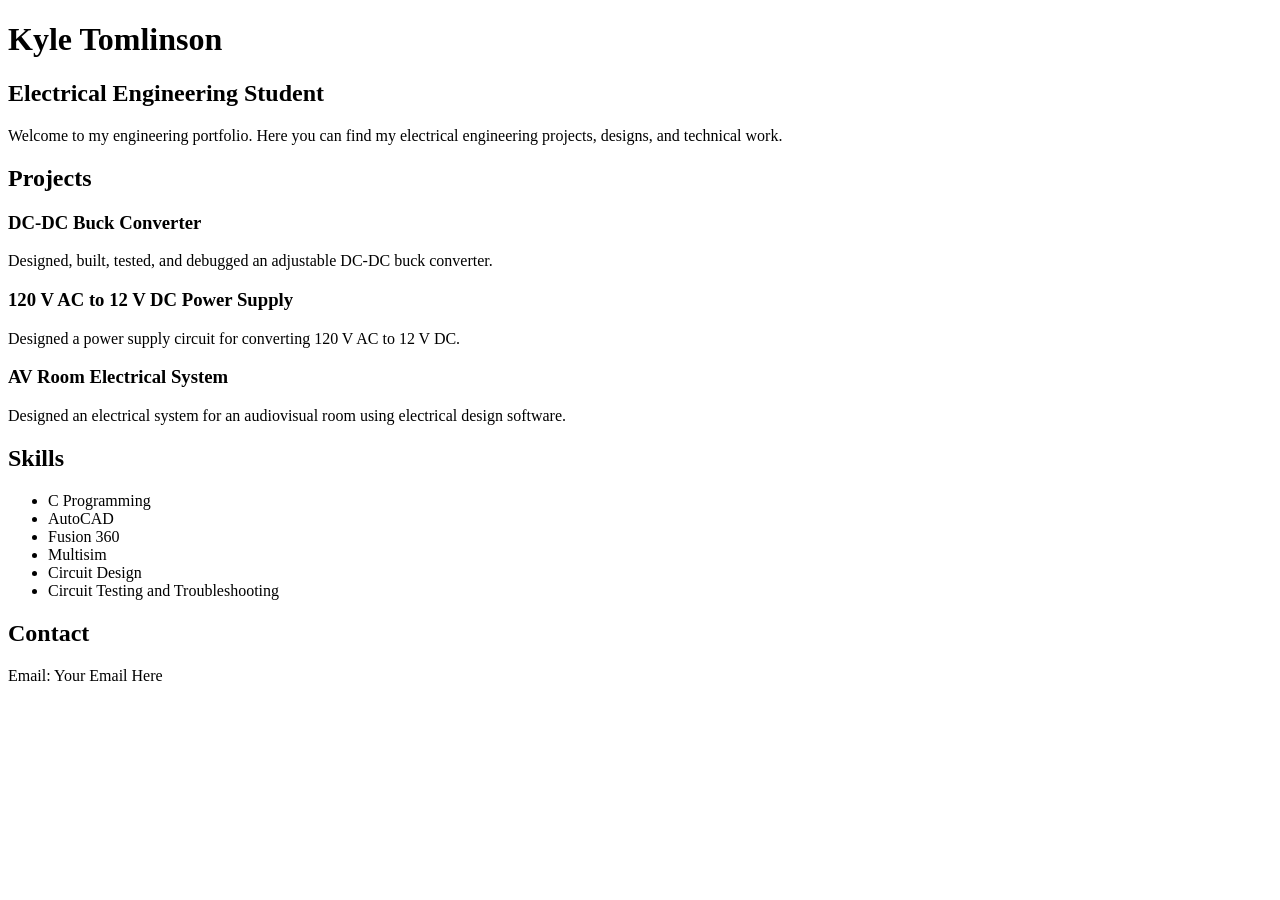
==== index.html @ 90038603 "Create portfolio website" ====
<!DOCTYPE html>
<html>
<head>
    <title>Kyle Tomlinson | Electrical Engineering Portfolio</title>
</head>

<body>

    <h1>Kyle Tomlinson</h1>
    <h2>Electrical Engineering Student</h2>

    <p>
        Welcome to my engineering portfolio. 
        Here you can find my electrical engineering projects,
        designs, and technical work.
    </p>

    <h2>Projects</h2>

    <h3>DC-DC Buck Converter</h3>
    <p>
        Designed, built, tested, and debugged an adjustable
        DC-DC buck converter.
    </p>

    <h3>120 V AC to 12 V DC Power Supply</h3>
    <p>
        Designed a power supply circuit for converting
        120 V AC to 12 V DC.
    </p>

    <h3>AV Room Electrical System</h3>
    <p>
        Designed an electrical system for an audiovisual room
        using electrical design software.
    </p>

    <h2>Skills</h2>

    <ul>
        <li>C Programming</li>
        <li>AutoCAD</li>
        <li>Fusion 360</li>
        <li>Multisim</li>
        <li>Circuit Design</li>
        <li>Circuit Testing and Troubleshooting</li>
    </ul>

    <h2>Contact</h2>

    <p>
        Email: Your Email Here
    </p>

</body>
</html>
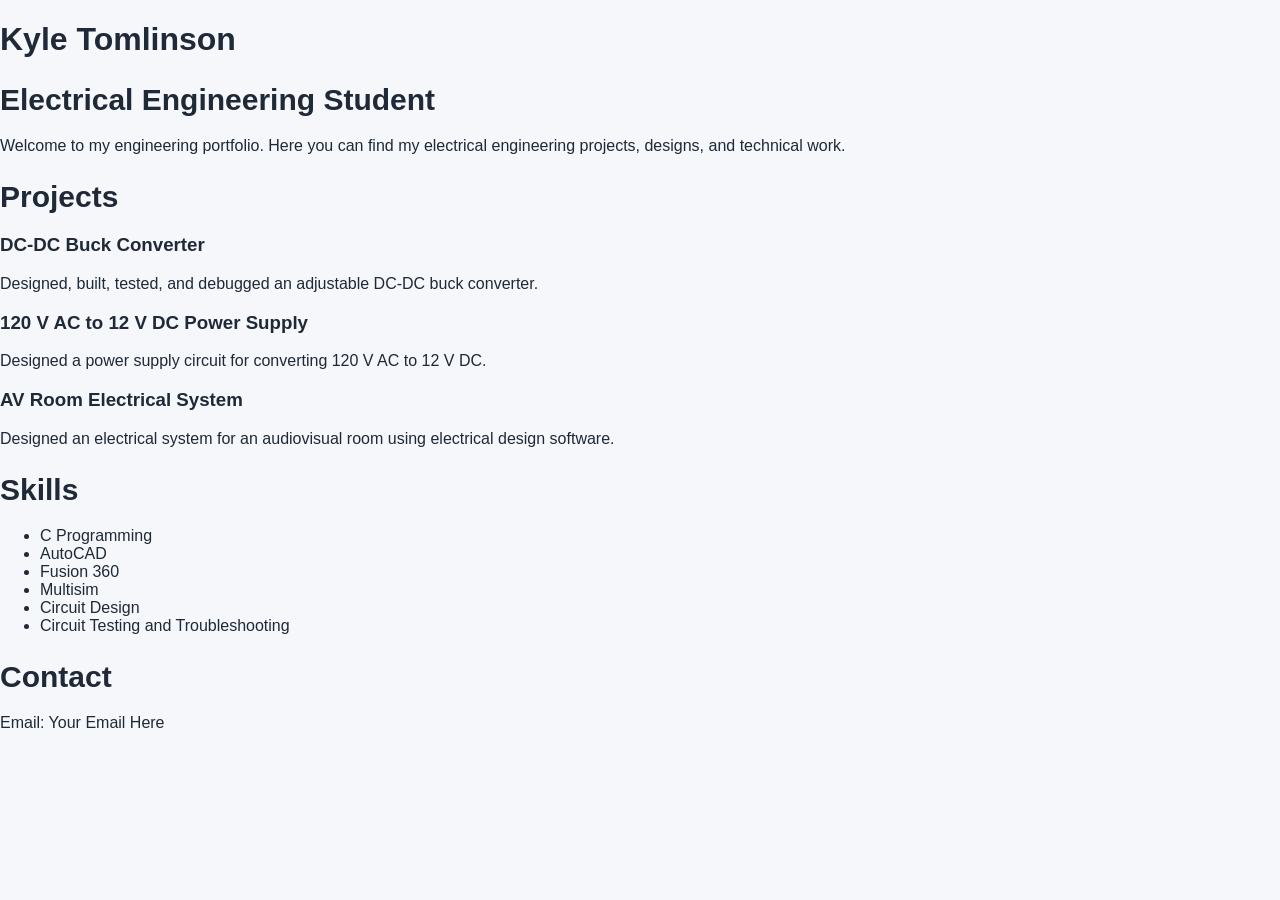
==== commit 5d9a114e: "Update index.html" ====
--- a/index.html
+++ b/index.html
@@ -2,6 +2,7 @@
 <html>
 <head>
     <title>Kyle Tomlinson | Electrical Engineering Portfolio</title>
+    <link rel="stylesheet" href="style.css">
 </head>
 
 <body>
--- a/style.css
+++ b/style.css
@@ -0,0 +1,53 @@
+body {
+    font-family: Arial, sans-serif;
+    margin: 0;
+    background-color: #f5f7fa;
+    color: #1f2937;
+}
+
+header {
+    background-color: #111827;
+    color: white;
+    text-align: center;
+    padding: 60px 20px;
+}
+
+header h1 {
+    font-size: 42px;
+    margin-bottom: 10px;
+}
+
+header p {
+    font-size: 20px;
+    margin-top: 0;
+}
+
+section {
+    max-width: 900px;
+    margin: 50px auto;
+    padding: 0 20px;
+}
+
+h2 {
+    font-size: 30px;
+    margin-bottom: 20px;
+}
+
+.project {
+    background-color: white;
+    padding: 25px;
+    border-radius: 10px;
+    box-shadow: 0 3px 10px rgba(0, 0, 0, 0.08);
+}
+
+.project h3 {
+    font-size: 24px;
+    margin-top: 0;
+}
+
+footer {
+    text-align: center;
+    padding: 30px;
+    background-color: #111827;
+    color: white;
+}
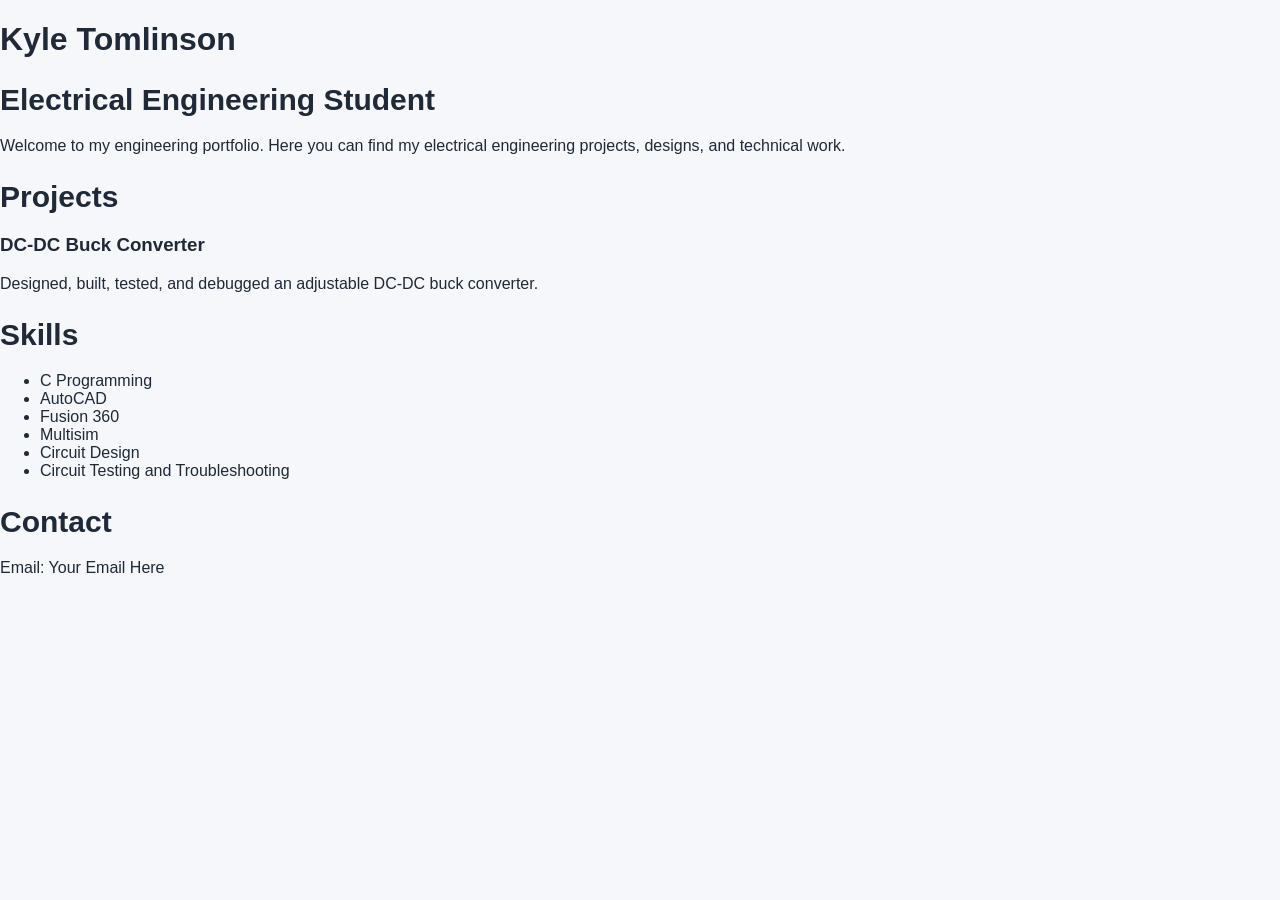
==== commit a077987b: "Update index.html" ====
--- a/index.html
+++ b/index.html
@@ -24,18 +24,6 @@
         DC-DC buck converter.
     </p>
 
-    <h3>120 V AC to 12 V DC Power Supply</h3>
-    <p>
-        Designed a power supply circuit for converting
-        120 V AC to 12 V DC.
-    </p>
-
-    <h3>AV Room Electrical System</h3>
-    <p>
-        Designed an electrical system for an audiovisual room
-        using electrical design software.
-    </p>
-
     <h2>Skills</h2>
 
     <ul>
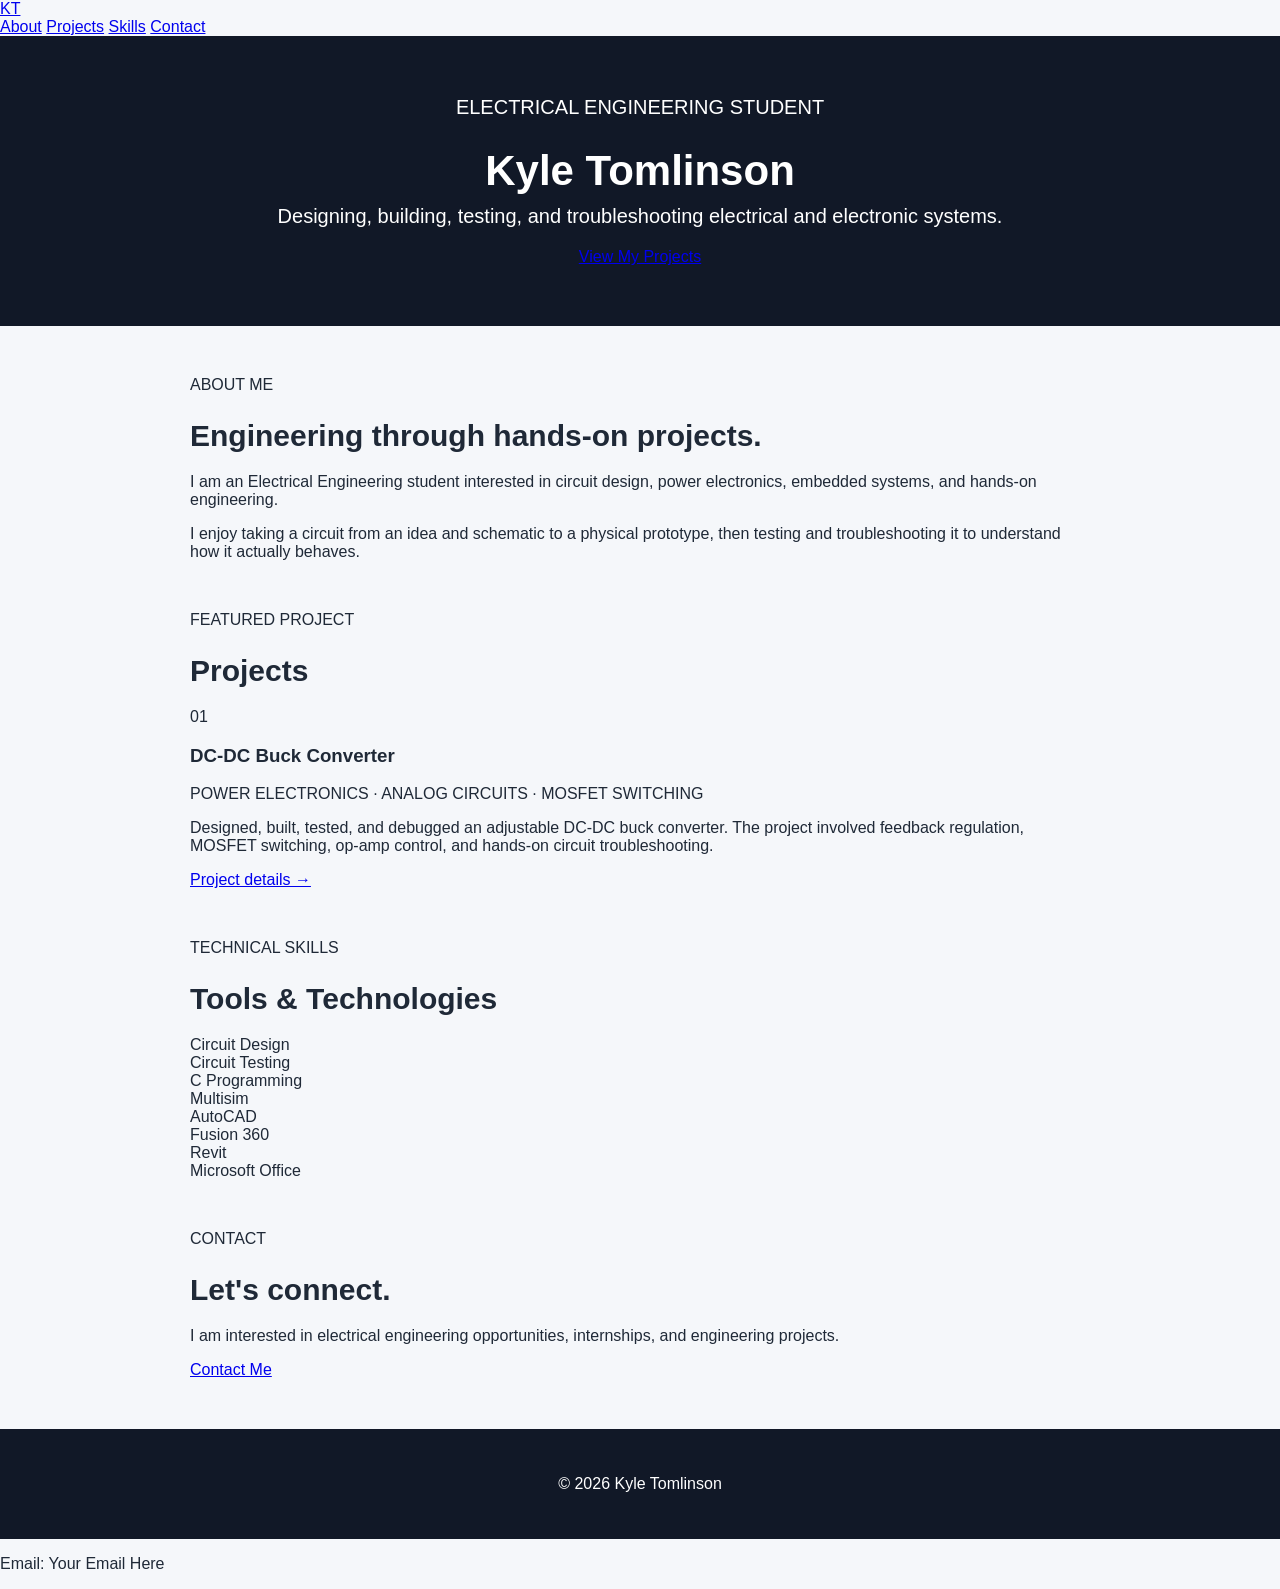
==== commit 55e14412: "Redesign portfolio homepage" ====
--- a/index.html
+++ b/index.html
@@ -1,41 +1,148 @@
 <!DOCTYPE html>
-<html>
+<html lang="en">
+
 <head>
+    <meta charset="UTF-8">
+    <meta name="viewport" content="width=device-width, initial-scale=1.0">
+
     <title>Kyle Tomlinson | Electrical Engineering Portfolio</title>
+
     <link rel="stylesheet" href="style.css">
 </head>
 
 <body>
 
-    <h1>Kyle Tomlinson</h1>
-    <h2>Electrical Engineering Student</h2>
+    <nav>
+        <div class="nav-container">
+            <a href="#" class="logo">KT</a>
 
-    <p>
-        Welcome to my engineering portfolio. 
-        Here you can find my electrical engineering projects,
-        designs, and technical work.
-    </p>
+            <div class="nav-links">
+                <a href="#about">About</a>
+                <a href="#projects">Projects</a>
+                <a href="#skills">Skills</a>
+                <a href="#contact">Contact</a>
+            </div>
+        </div>
+    </nav>
 
-    <h2>Projects</h2>
 
-    <h3>DC-DC Buck Converter</h3>
-    <p>
-        Designed, built, tested, and debugged an adjustable
-        DC-DC buck converter.
-    </p>
+    <header>
+        <div class="hero">
+            <p class="eyebrow">ELECTRICAL ENGINEERING STUDENT</p>
 
-    <h2>Skills</h2>
+            <h1>Kyle Tomlinson</h1>
 
-    <ul>
-        <li>C Programming</li>
-        <li>AutoCAD</li>
-        <li>Fusion 360</li>
-        <li>Multisim</li>
-        <li>Circuit Design</li>
-        <li>Circuit Testing and Troubleshooting</li>
-    </ul>
+            <p class="hero-description">
+                Designing, building, testing, and troubleshooting
+                electrical and electronic systems.
+            </p>
 
-    <h2>Contact</h2>
+            <a href="#projects" class="button">View My Projects</a>
+        </div>
+    </header>
+
+
+    <main>
+
+        <section id="about">
+            <p class="section-label">ABOUT ME</p>
+
+            <h2>Engineering through hands-on projects.</h2>
+
+            <p>
+                I am an Electrical Engineering student interested in
+                circuit design, power electronics, embedded systems,
+                and hands-on engineering.
+            </p>
+
+            <p>
+                I enjoy taking a circuit from an idea and schematic
+                to a physical prototype, then testing and troubleshooting
+                it to understand how it actually behaves.
+            </p>
+        </section>
+
+
+        <section id="projects">
+
+            <p class="section-label">FEATURED PROJECT</p>
+
+            <h2>Projects</h2>
+
+            <div class="project-card">
+
+                <div class="project-number">01</div>
+
+                <h3>DC-DC Buck Converter</h3>
+
+                <p class="project-type">
+                    POWER ELECTRONICS · ANALOG CIRCUITS · MOSFET SWITCHING
+                </p>
+
+                <p>
+                    Designed, built, tested, and debugged an adjustable
+                    DC-DC buck converter. The project involved feedback
+                    regulation, MOSFET switching, op-amp control, and
+                    hands-on circuit troubleshooting.
+                </p>
+
+                <a href="#" class="project-link">
+                    Project details →
+                </a>
+
+            </div>
+
+        </section>
+
+
+        <section id="skills">
+
+            <p class="section-label">TECHNICAL SKILLS</p>
+
+            <h2>Tools & Technologies</h2>
+
+            <div class="skills-grid">
+
+                <div class="skill">Circuit Design</div>
+                <div class="skill">Circuit Testing</div>
+                <div class="skill">C Programming</div>
+                <div class="skill">Multisim</div>
+                <div class="skill">AutoCAD</div>
+                <div class="skill">Fusion 360</div>
+                <div class="skill">Revit</div>
+                <div class="skill">Microsoft Office</div>
+
+            </div>
+
+        </section>
+
+
+        <section id="contact">
+
+            <p class="section-label">CONTACT</p>
+
+            <h2>Let's connect.</h2>
+
+            <p>
+                I am interested in electrical engineering opportunities,
+                internships, and engineering projects.
+            </p>
+
+            <a href="mailto:YOUR_EMAIL_HERE" class="button">
+                Contact Me
+            </a>
+
+        </section>
+
+    </main>
+
+
+    <footer>
+        <p>© 2026 Kyle Tomlinson</p>
+    </footer>
+
+</body>
+</html>
 
     <p>
         Email: Your Email Here
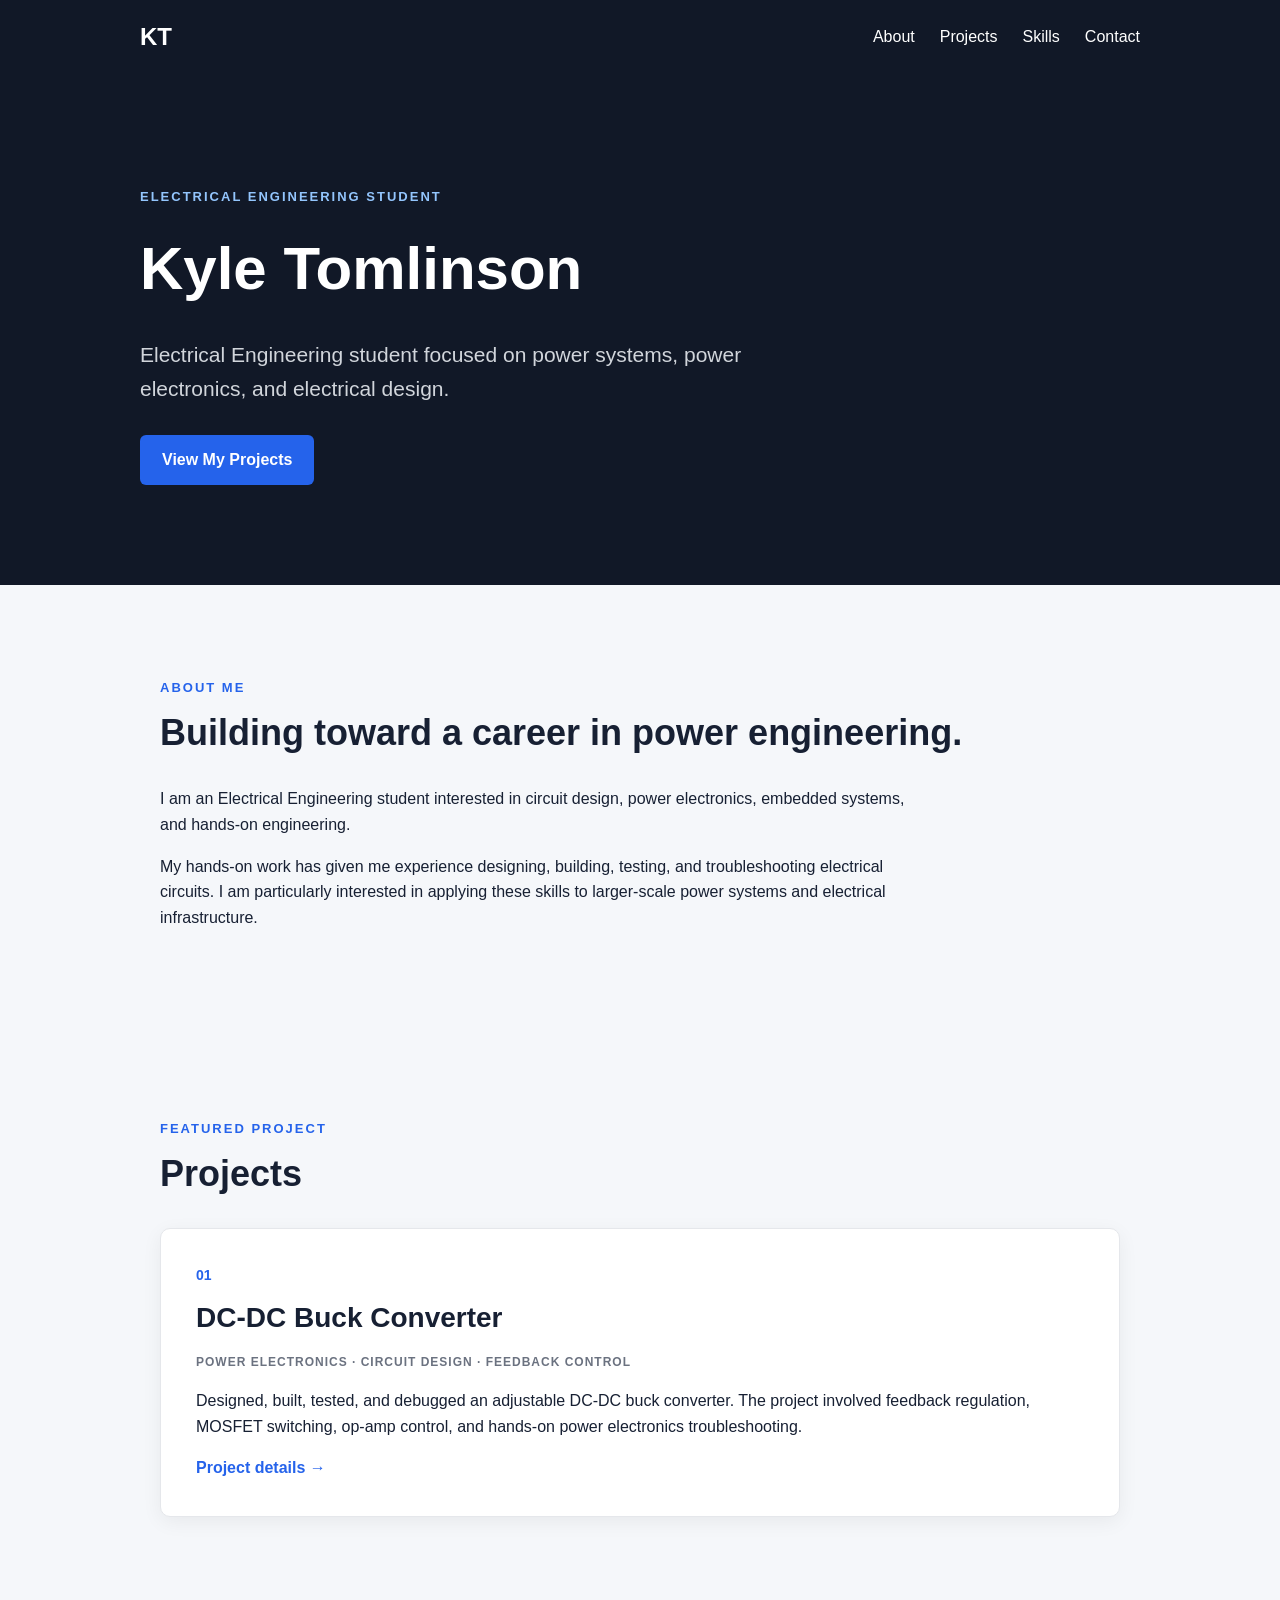
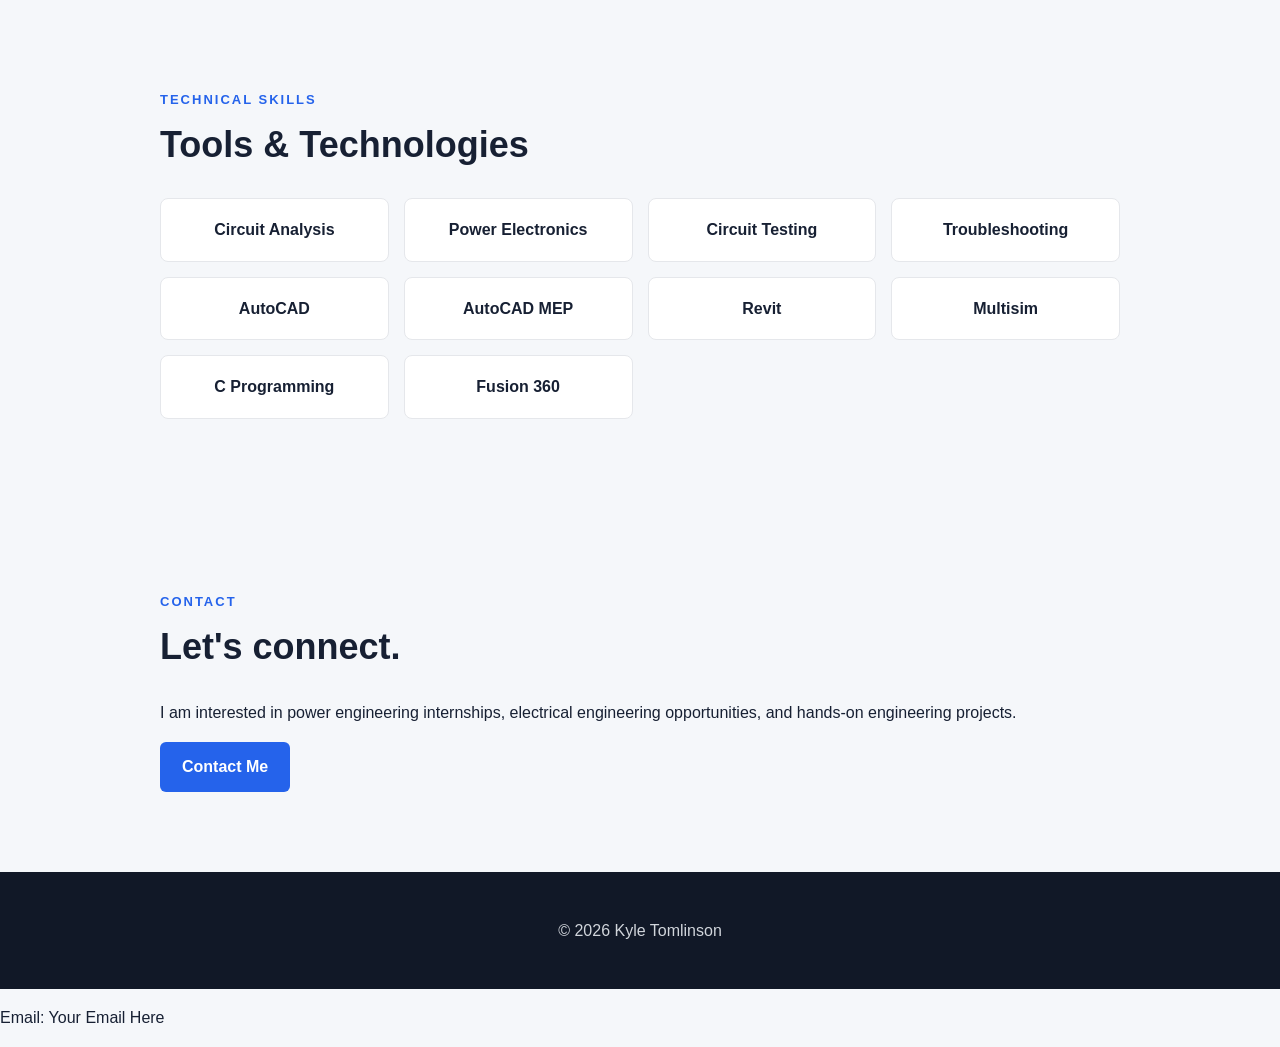
==== commit daad3524: "Focus portfolio on power engineering" ====
--- a/index.html
+++ b/index.html
@@ -33,8 +33,8 @@
             <h1>Kyle Tomlinson</h1>
 
             <p class="hero-description">
-                Designing, building, testing, and troubleshooting
-                electrical and electronic systems.
+                Electrical Engineering student focused on power systems,
+                power electronics, and electrical design.
             </p>
 
             <a href="#projects" class="button">View My Projects</a>
@@ -47,7 +47,7 @@
         <section id="about">
             <p class="section-label">ABOUT ME</p>
 
-            <h2>Engineering through hands-on projects.</h2>
+            <h2>Building toward a career in power engineering.</h2>
 
             <p>
                 I am an Electrical Engineering student interested in
@@ -56,9 +56,10 @@
             </p>
 
             <p>
-                I enjoy taking a circuit from an idea and schematic
-                to a physical prototype, then testing and troubleshooting
-                it to understand how it actually behaves.
+                My hands-on work has given me experience designing,
+                building, testing, and troubleshooting electrical circuits.
+                I am particularly interested in applying these skills to
+                larger-scale power systems and electrical infrastructure.
             </p>
         </section>
 
@@ -76,14 +77,14 @@
                 <h3>DC-DC Buck Converter</h3>
 
                 <p class="project-type">
-                    POWER ELECTRONICS · ANALOG CIRCUITS · MOSFET SWITCHING
+                    POWER ELECTRONICS · CIRCUIT DESIGN · FEEDBACK CONTROL
                 </p>
 
                 <p>
                     Designed, built, tested, and debugged an adjustable
                     DC-DC buck converter. The project involved feedback
                     regulation, MOSFET switching, op-amp control, and
-                    hands-on circuit troubleshooting.
+                    hands-on power electronics troubleshooting.
                 </p>
 
                 <a href="#" class="project-link">
@@ -103,14 +104,16 @@
 
             <div class="skills-grid">
 
-                <div class="skill">Circuit Design</div>
+                <div class="skill">Circuit Analysis</div>
+                <div class="skill">Power Electronics</div>
                 <div class="skill">Circuit Testing</div>
+                <div class="skill">Troubleshooting</div>
+                <div class="skill">AutoCAD</div>
+                <div class="skill">AutoCAD MEP</div>
+                <div class="skill">Revit</div>
+                <div class="skill">Multisim</div>
                 <div class="skill">C Programming</div>
-                <div class="skill">Multisim</div>
-                <div class="skill">AutoCAD</div>
                 <div class="skill">Fusion 360</div>
-                <div class="skill">Revit</div>
-                <div class="skill">Microsoft Office</div>
 
             </div>
 
@@ -124,8 +127,9 @@
             <h2>Let's connect.</h2>
 
             <p>
-                I am interested in electrical engineering opportunities,
-                internships, and engineering projects.
+                 I am interested in power engineering internships,
+                 electrical engineering opportunities, and hands-on
+                 engineering projects.
             </p>
 
             <a href="mailto:YOUR_EMAIL_HERE" class="button">
--- a/style.css
+++ b/style.css
@@ -1,53 +1,217 @@
+* {
+    box-sizing: border-box;
+}
+
+html {
+    scroll-behavior: smooth;
+}
+
 body {
+    margin: 0;
     font-family: Arial, sans-serif;
-    margin: 0;
     background-color: #f5f7fa;
-    color: #1f2937;
-}
+    color: #172033;
+    line-height: 1.6;
+}
+
+/* Navigation */
+
+nav {
+    background-color: #111827;
+    padding: 18px 20px;
+}
+
+.nav-container {
+    max-width: 1000px;
+    margin: auto;
+    display: flex;
+    justify-content: space-between;
+    align-items: center;
+}
+
+.logo {
+    color: white;
+    text-decoration: none;
+    font-size: 24px;
+    font-weight: bold;
+}
+
+.nav-links {
+    display: flex;
+    gap: 25px;
+}
+
+.nav-links a {
+    color: white;
+    text-decoration: none;
+}
+
+.nav-links a:hover {
+    text-decoration: underline;
+}
+
+/* Hero section */
 
 header {
     background-color: #111827;
     color: white;
+    padding: 100px 20px;
+}
+
+.hero {
+    max-width: 1000px;
+    margin: auto;
+}
+
+.eyebrow,
+.section-label {
+    font-size: 13px;
+    font-weight: bold;
+    letter-spacing: 2px;
+}
+
+.eyebrow {
+    color: #93c5fd;
+}
+
+.hero h1 {
+    font-size: 60px;
+    margin: 10px 0;
+}
+
+.hero-description {
+    max-width: 650px;
+    font-size: 21px;
+    color: #d1d5db;
+    margin-bottom: 30px;
+}
+
+/* Buttons */
+
+.button {
+    display: inline-block;
+    background-color: #2563eb;
+    color: white;
+    padding: 12px 22px;
+    border-radius: 6px;
+    text-decoration: none;
+    font-weight: bold;
+}
+
+.button:hover {
+    background-color: #1d4ed8;
+}
+
+/* Main sections */
+
+main {
+    max-width: 1000px;
+    margin: auto;
+}
+
+section {
+    padding: 80px 20px;
+}
+
+.section-label {
+    color: #2563eb;
+    margin-bottom: 5px;
+}
+
+section h2 {
+    font-size: 36px;
+    margin-top: 0;
+    margin-bottom: 25px;
+}
+
+/* About */
+
+#about p:not(.section-label) {
+    max-width: 750px;
+}
+
+/* Project */
+
+.project-card {
+    background-color: white;
+    padding: 35px;
+    border-radius: 10px;
+    border: 1px solid #e5e7eb;
+    box-shadow: 0 5px 20px rgba(0, 0, 0, 0.06);
+}
+
+.project-number {
+    font-size: 14px;
+    font-weight: bold;
+    color: #2563eb;
+}
+
+.project-card h3 {
+    font-size: 28px;
+    margin: 10px 0;
+}
+
+.project-type {
+    font-size: 12px;
+    font-weight: bold;
+    letter-spacing: 1px;
+    color: #6b7280;
+}
+
+.project-link {
+    color: #2563eb;
+    font-weight: bold;
+    text-decoration: none;
+}
+
+.project-link:hover {
+    text-decoration: underline;
+}
+
+/* Skills */
+
+.skills-grid {
+    display: grid;
+    grid-template-columns: repeat(4, 1fr);
+    gap: 15px;
+}
+
+.skill {
+    background-color: white;
+    padding: 18px;
+    border: 1px solid #e5e7eb;
+    border-radius: 8px;
     text-align: center;
-    padding: 60px 20px;
-}
-
-header h1 {
-    font-size: 42px;
-    margin-bottom: 10px;
-}
-
-header p {
-    font-size: 20px;
-    margin-top: 0;
-}
-
-section {
-    max-width: 900px;
-    margin: 50px auto;
-    padding: 0 20px;
-}
-
-h2 {
-    font-size: 30px;
-    margin-bottom: 20px;
-}
-
-.project {
-    background-color: white;
-    padding: 25px;
-    border-radius: 10px;
-    box-shadow: 0 3px 10px rgba(0, 0, 0, 0.08);
-}
-
-.project h3 {
-    font-size: 24px;
-    margin-top: 0;
-}
+    font-weight: bold;
+}
+
+/* Footer */
 
 footer {
+    background-color: #111827;
+    color: #d1d5db;
     text-align: center;
     padding: 30px;
-    background-color: #111827;
-    color: white;
-}
+}
+
+/* Mobile */
+
+@media (max-width: 700px) {
+
+    .nav-links {
+        gap: 12px;
+        font-size: 14px;
+    }
+
+    .hero h1 {
+        font-size: 42px;
+    }
+
+    .hero-description {
+        font-size: 18px;
+    }
+
+    .skills-grid {
+        grid-template-columns: repeat(2, 1fr);
+    }
+}
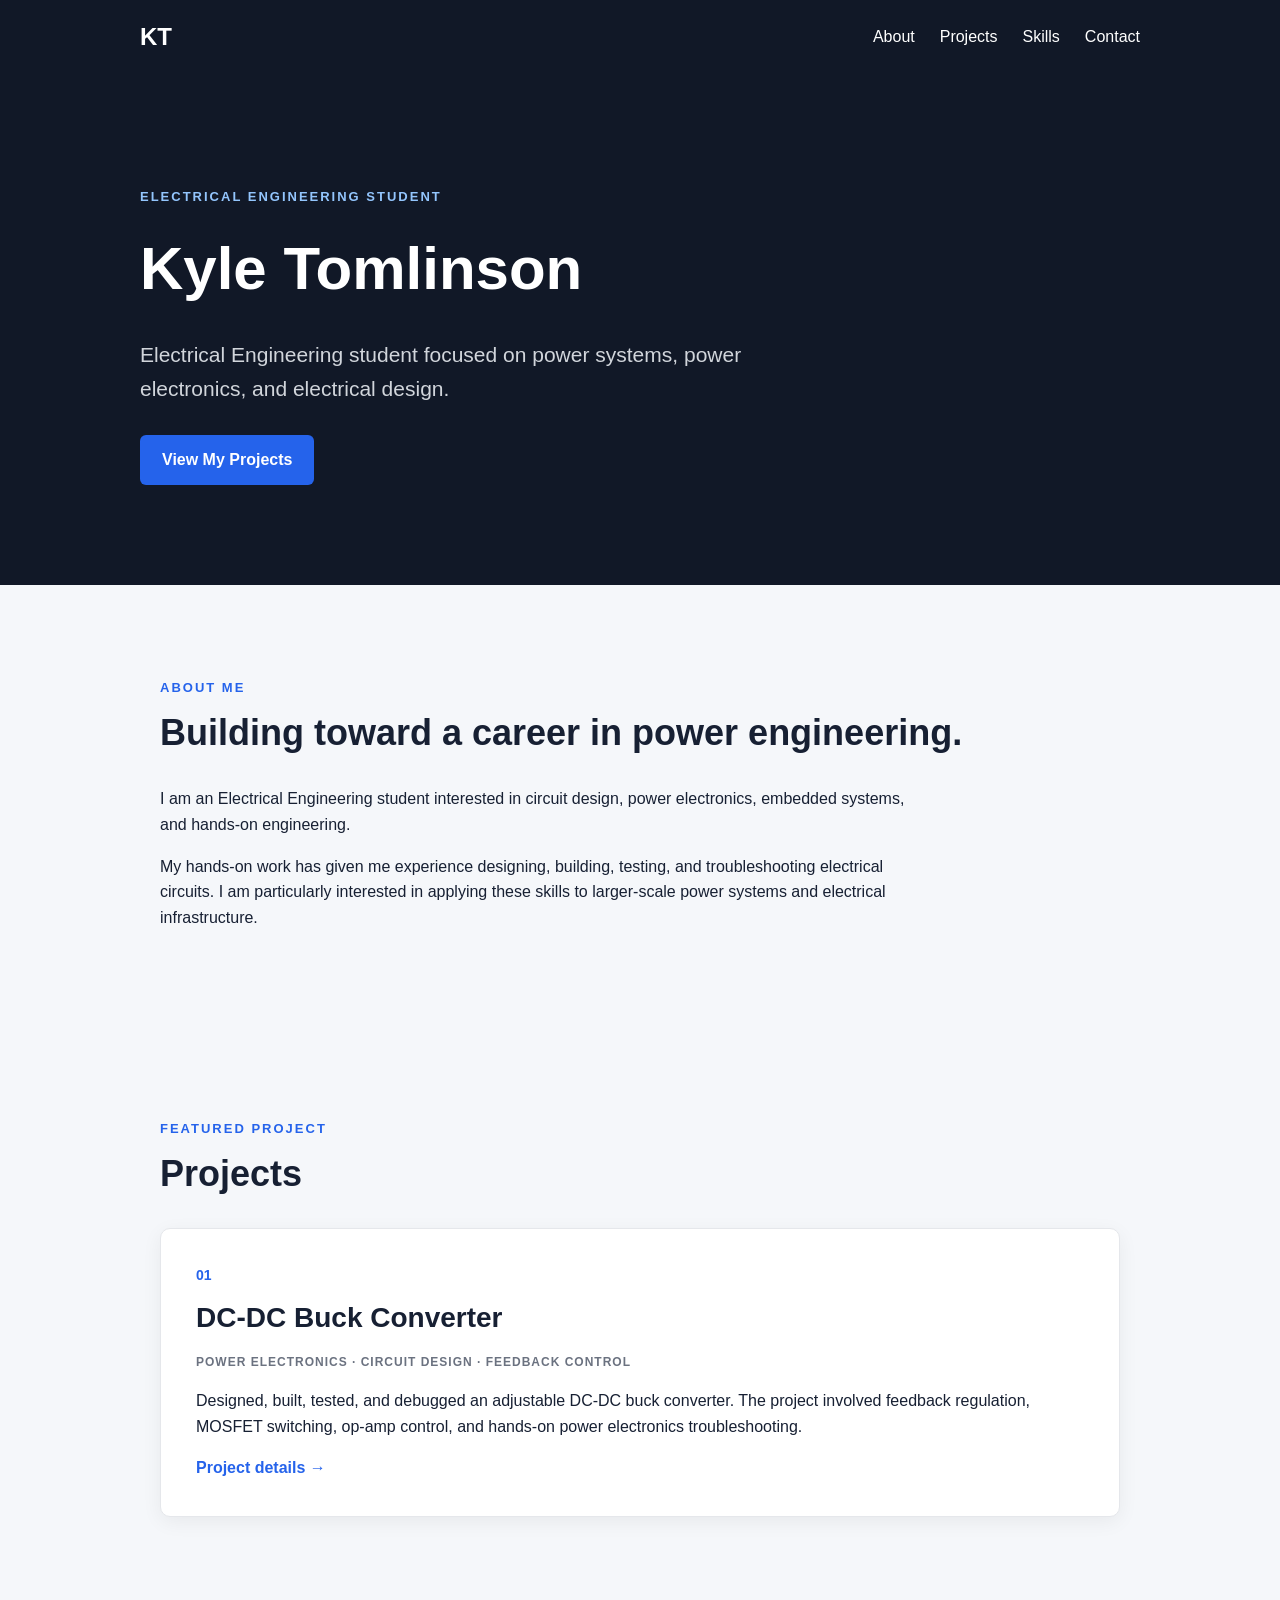
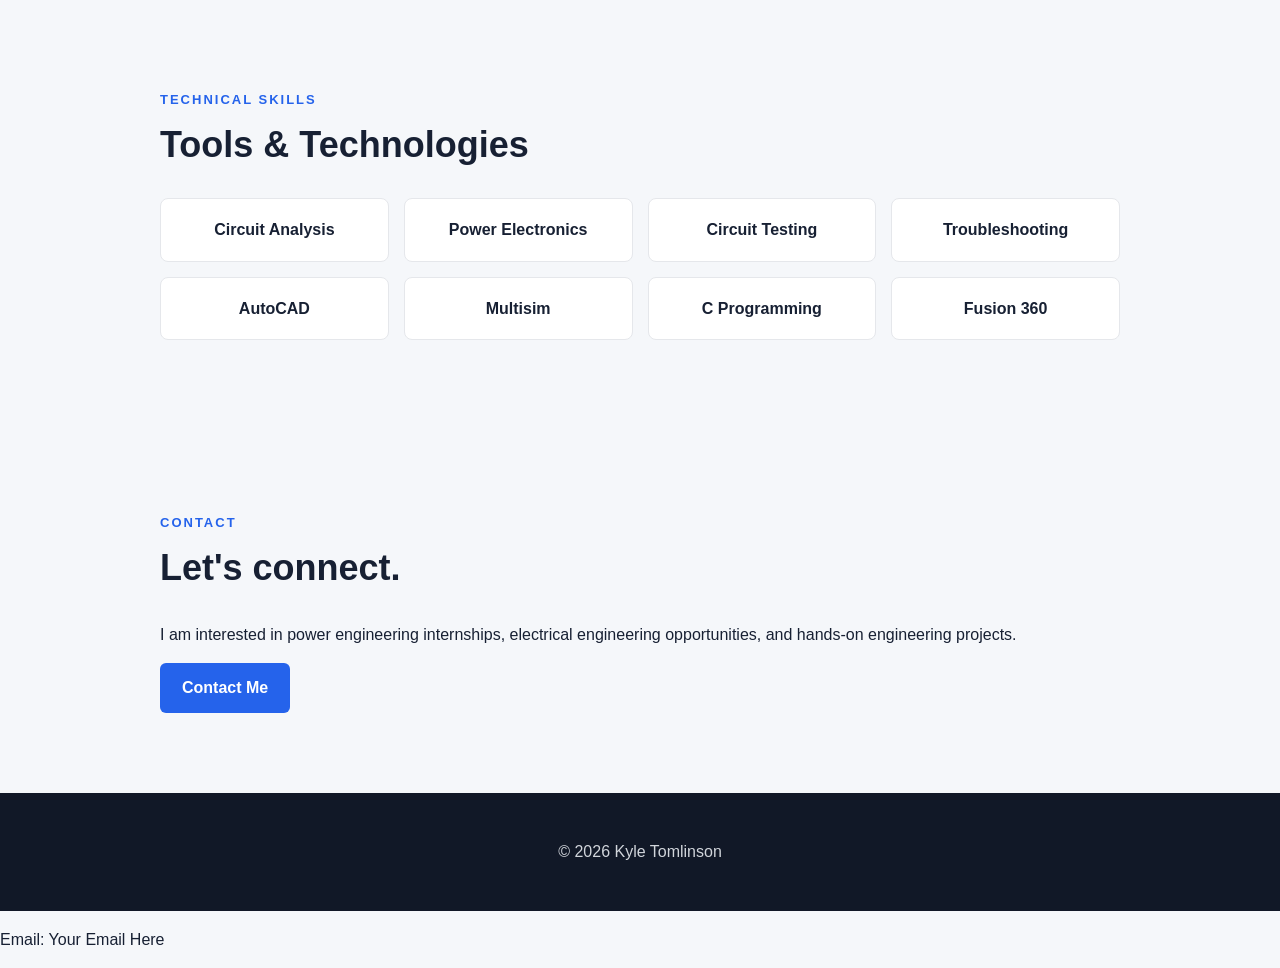
==== commit dabaee91: "Update index.html" ====
--- a/index.html
+++ b/index.html
@@ -109,8 +109,6 @@
                 <div class="skill">Circuit Testing</div>
                 <div class="skill">Troubleshooting</div>
                 <div class="skill">AutoCAD</div>
-                <div class="skill">AutoCAD MEP</div>
-                <div class="skill">Revit</div>
                 <div class="skill">Multisim</div>
                 <div class="skill">C Programming</div>
                 <div class="skill">Fusion 360</div>
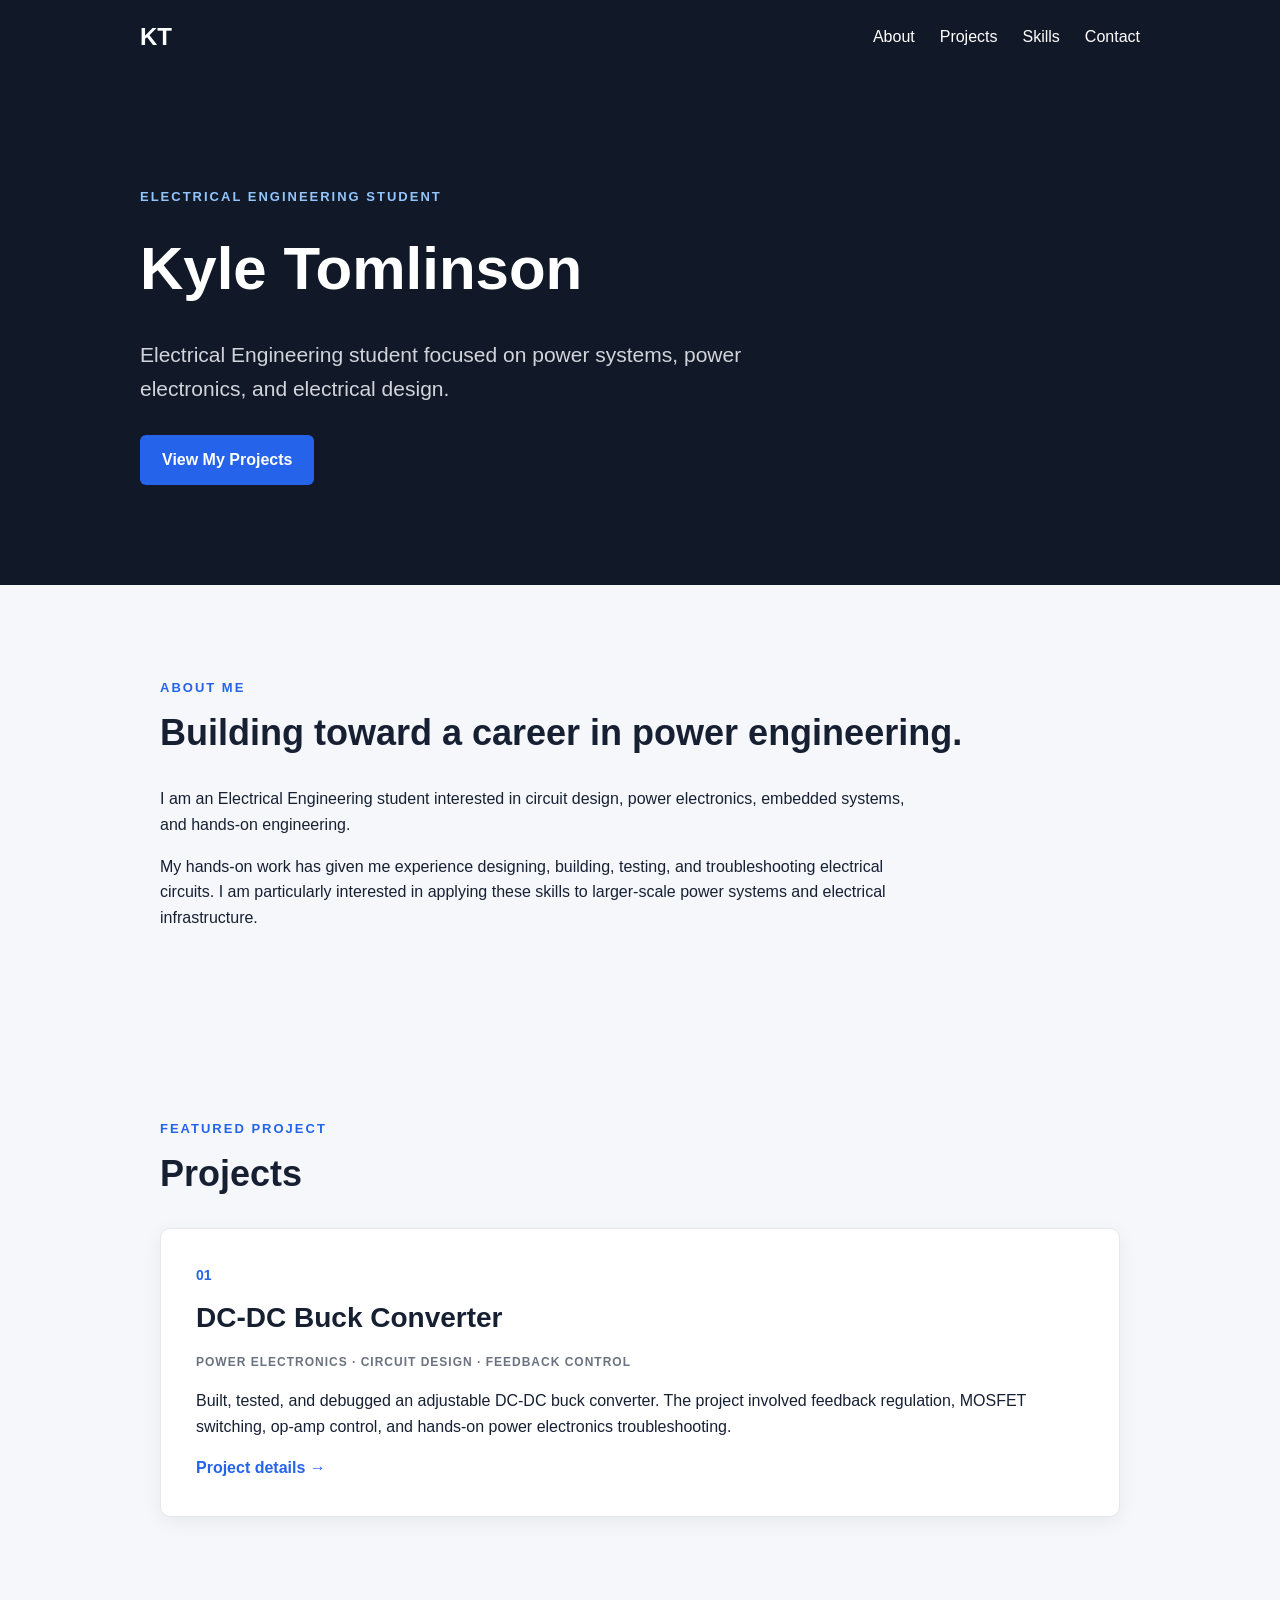
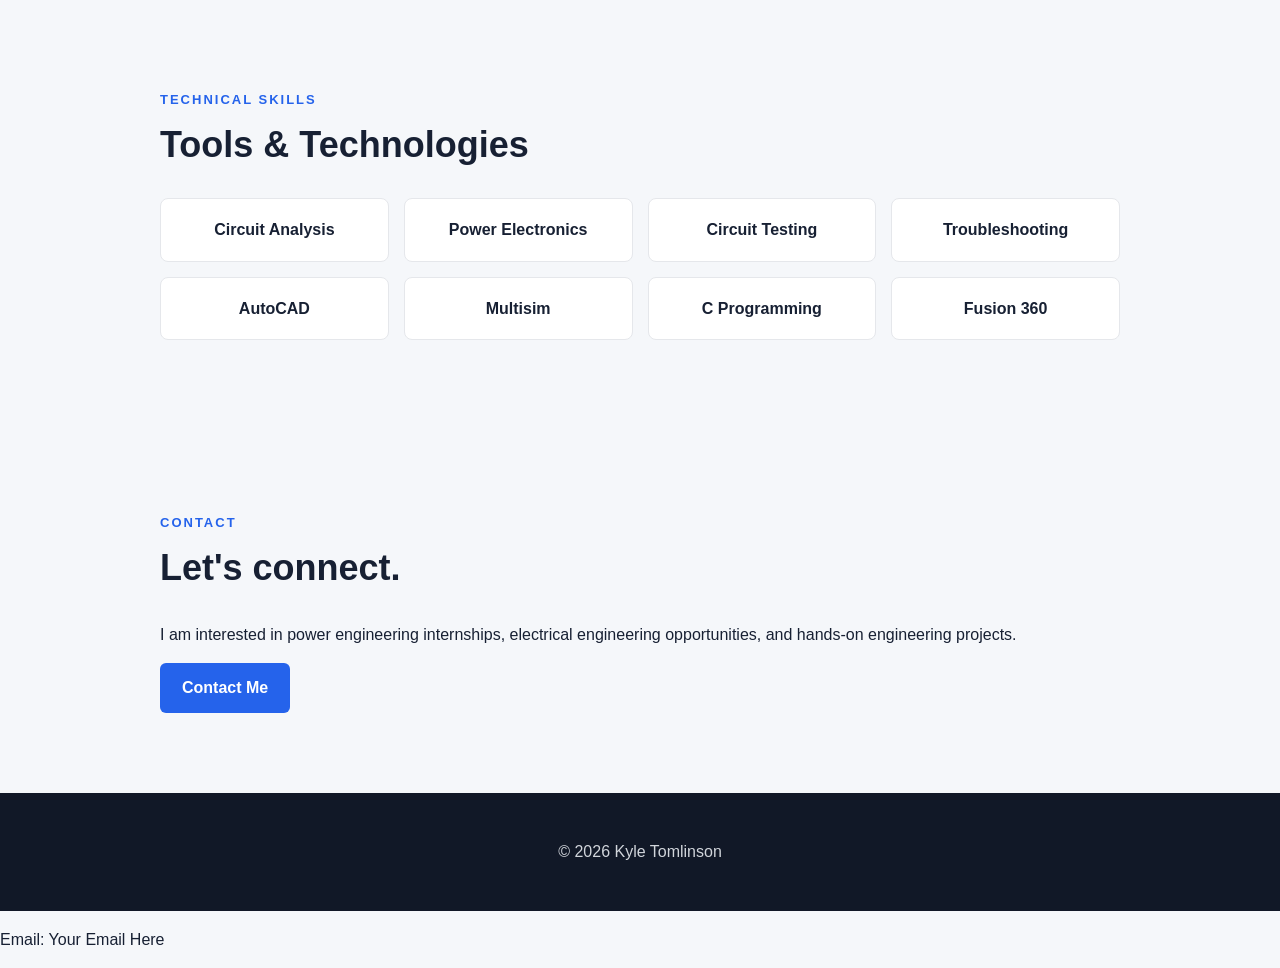
==== commit ab3cde92: "Update index.html" ====
--- a/index.html
+++ b/index.html
@@ -81,13 +81,13 @@
                 </p>
 
                 <p>
-                    Designed, built, tested, and debugged an adjustable
+                    Built, tested, and debugged an adjustable
                     DC-DC buck converter. The project involved feedback
                     regulation, MOSFET switching, op-amp control, and
                     hands-on power electronics troubleshooting.
                 </p>
 
-                <a href="#" class="project-link">
+                <a href="buck-converter.html" class="project-link">
                     Project details →
                 </a>
 
--- a/style.css
+++ b/style.css
@@ -215,3 +215,55 @@
         grid-template-columns: repeat(2, 1fr);
     }
 }
+/* Project page */
+
+.project-placeholder {
+    margin-top: 30px;
+    min-height: 220px;
+    display: flex;
+    align-items: center;
+    justify-content: center;
+    background-color: #e5e7eb;
+    border: 2px dashed #9ca3af;
+    border-radius: 10px;
+    color: #6b7280;
+}
+
+.project-placeholder p {
+    margin: 0;
+}
+
+section ul {
+    max-width: 750px;
+    padding-left: 25px;
+}
+
+section li {
+    margin-bottom: 10px;
+}
+
+.reference-design {
+    background-color: #eef2ff;
+    border-left: 4px solid #2563eb;
+    padding: 20px 25px;
+    margin: 25px 0 35px 0;
+    border-radius: 6px;
+}
+
+.reference-design strong {
+    font-size: 18px;
+}
+
+.reference-design p {
+    margin: 10px 0;
+}
+
+.reference-design a {
+    color: #2563eb;
+    font-weight: bold;
+    text-decoration: none;
+}
+
+.reference-design a:hover {
+    text-decoration: underline;
+}
